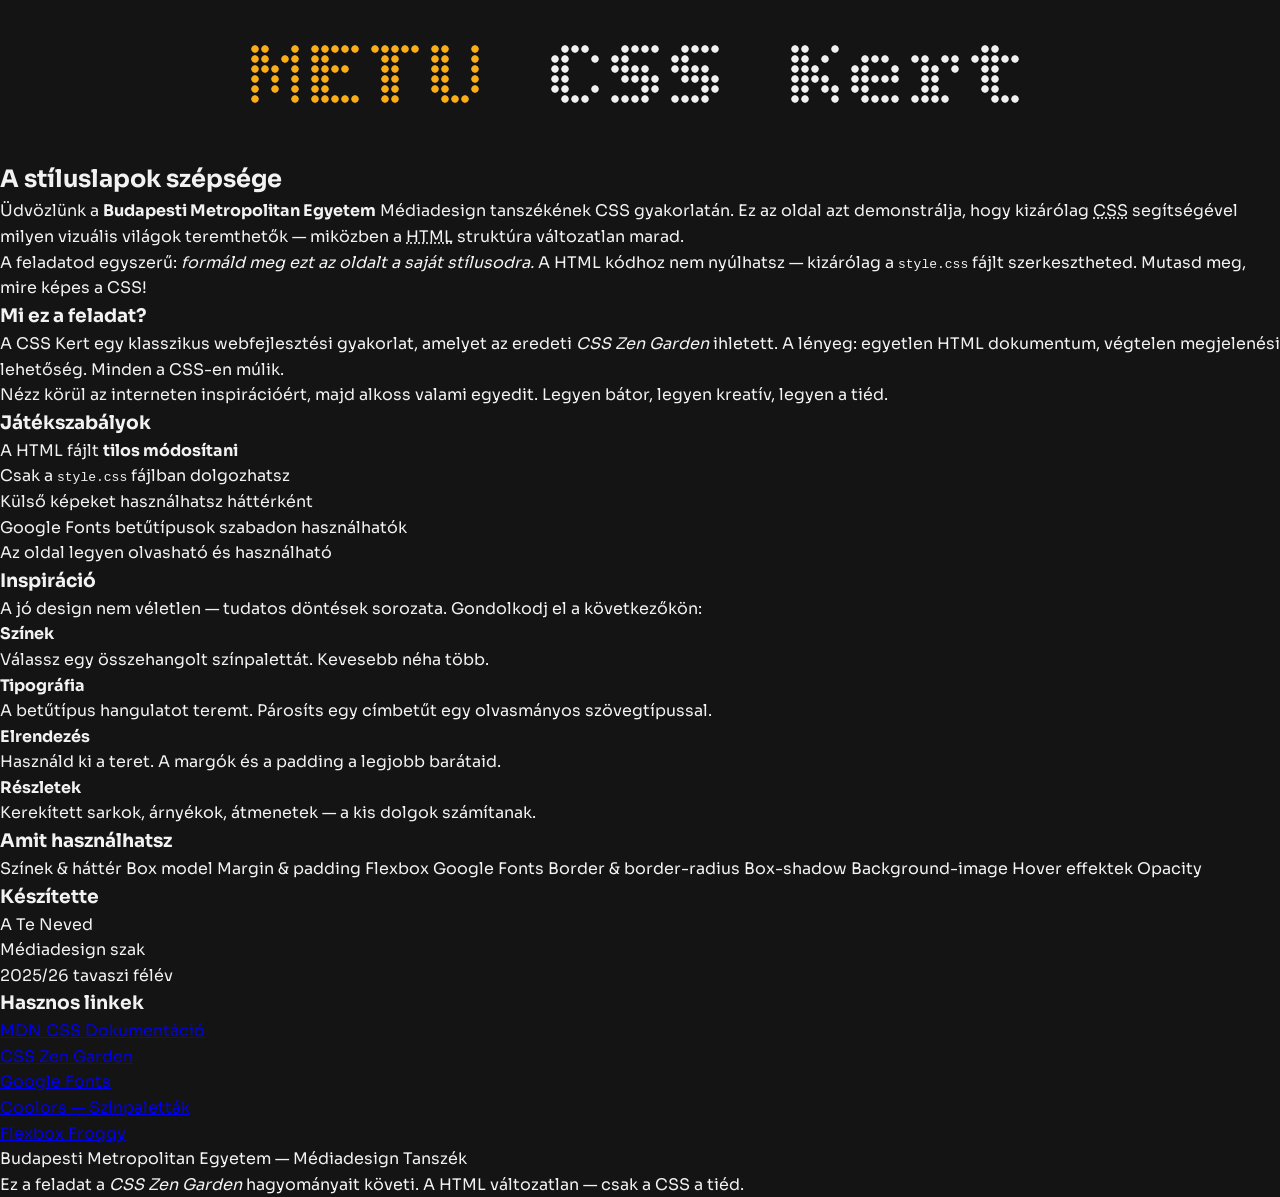
==== stilusvaltas/index.html @ acfdbf2e "METU CSS Kert" ====
<!DOCTYPE html>
<html lang="hu">
<head>
    <meta charset="UTF-8">
    <meta name="viewport" content="width=device-width, initial-scale=1.0">
    <title>METU CSS Kert — A CSS szépsége</title>
    <link rel="stylesheet" href="style.css">
</head>
<body id="metu-css-kert">

    <div class="oldal-keret">

        <!-- FEJLÉC -->
        <header class="fejlec" role="banner">
            <h1 class="fooldal-cim"> <span class="kiemeles">METU</span> CSS Kert</h1>
            <h2 class="alcim">A stíluslapok szépsége</h2>
        </header>

        <!-- BEVEZETŐ SZEKCIÓ -->
        <section class="bevezeto" id="intro">
            <div class="bevezeto-szoveg">
                <p>Üdvözlünk a <strong>Budapesti Metropolitan Egyetem</strong> Médiadesign tanszékének CSS gyakorlatán. Ez az oldal azt demonstrálja, hogy kizárólag <abbr title="Cascading Style Sheets">CSS</abbr> segítségével milyen vizuális világok teremthetők — miközben a <abbr title="HyperText Markup Language">HTML</abbr> struktúra változatlan marad.</p>
                <p>A feladatod egyszerű: <em>formáld meg ezt az oldalt a saját stílusodra.</em> A HTML kódhoz nem nyúlhatsz — kizárólag a <code>style.css</code> fájlt szerkesztheted. Mutasd meg, mire képes a CSS!</p>
            </div>
        </section>

        <!-- FŐ TARTALOM -->
        <main class="tartalom" role="main">

            <!-- MI EZ? -->
            <article class="kartya" id="mi-ez">
                <h3 class="kartya-cim">Mi ez a feladat?</h3>
                <p>A CSS Kert egy klasszikus webfejlesztési gyakorlat, amelyet az eredeti <cite>CSS Zen Garden</cite> ihletett. A lényeg: egyetlen HTML dokumentum, végtelen megjelenési lehetőség. Minden a CSS-en múlik.</p>
                <p>Nézz körül az interneten inspirációért, majd alkoss valami egyedit. Legyen bátor, legyen kreatív, legyen a tiéd.</p>
            </article>

            <!-- SZABÁLYOK -->
            <article class="kartya" id="szabalyok">
                <h3 class="kartya-cim">Játékszabályok</h3>
                <ul class="szabaly-lista">
                    <li class="szabaly">A HTML fájlt <strong>tilos módosítani</strong></li>
                    <li class="szabaly">Csak a <code>style.css</code> fájlban dolgozhatsz</li>
                    <li class="szabaly">Külső képeket használhatsz háttérként</li>
                    <li class="szabaly">Google Fonts betűtípusok szabadon használhatók</li>
                    <li class="szabaly">Az oldal legyen olvasható és használható</li>
                </ul>
            </article>

            <!-- INSPIRÁCIÓ -->
            <article class="kartya" id="inspiracio">
                <h3 class="kartya-cim">Inspiráció</h3>
                <p>A jó design nem véletlen — tudatos döntések sorozata. Gondolkodj el a következőkön:</p>
                <div class="inspiracio-racsozat">
                    <div class="inspiracio-elem" id="szinek">
                        <h4>Színek</h4>
                        <p>Válassz egy összehangolt színpalettát. Kevesebb néha több.</p>
                    </div>
                    <div class="inspiracio-elem" id="tipografia">
                        <h4>Tipográfia</h4>
                        <p>A betűtípus hangulatot teremt. Párosíts egy címbetűt egy olvasmányos szövegtípussal.</p>
                    </div>
                    <div class="inspiracio-elem" id="elrendezes">
                        <h4>Elrendezés</h4>
                        <p>Használd ki a teret. A margók és a padding a legjobb barátaid.</p>
                    </div>
                    <div class="inspiracio-elem" id="reszletek">
                        <h4>Részletek</h4>
                        <p>Kerekített sarkok, árnyékok, átmenetek — a kis dolgok számítanak.</p>
                    </div>
                </div>
            </article>

            <!-- TECHNOLÓGIÁK -->
            <article class="kartya" id="technologiak">
                <h3 class="kartya-cim">Amit használhatsz</h3>
                <div class="tech-lista">
                    <span class="tech-badge">Színek &amp; háttér</span>
                    <span class="tech-badge">Box model</span>
                    <span class="tech-badge">Margin &amp; padding</span>
                    <span class="tech-badge">Flexbox</span>
                    <span class="tech-badge">Google Fonts</span>
                    <span class="tech-badge">Border &amp; border-radius</span>
                    <span class="tech-badge">Box-shadow</span>
                    <span class="tech-badge">Background-image</span>
                    <span class="tech-badge">Hover effektek</span>
                    <span class="tech-badge">Opacity</span>
                </div>
            </article>

        </main>

        <!-- OLDALSÁV -->
        <aside class="oldalsav" role="complementary">

            <div class="szerzo-info">
                <h3 class="oldalsav-cim">Készítette</h3>
                <p class="szerzo-nev">A Te Neved</p>
                <p class="szerzo-szak">Médiadesign szak</p>
                <p class="szerzo-ev">2025/26 tavaszi félév</p>
            </div>

            <div class="hasznos-linkek">
                <h3 class="oldalsav-cim">Hasznos linkek</h3>
                <nav role="navigation">
                    <ul class="link-lista">
                        <li><a href="https://developer.mozilla.org/en-US/docs/Web/CSS" class="kulso-link">MDN CSS Dokumentáció</a></li>
                        <li><a href="https://csszengarden.com/" class="kulso-link">CSS Zen Garden</a></li>
                        <li><a href="https://fonts.google.com/" class="kulso-link">Google Fonts</a></li>
                        <li><a href="https://coolors.co/" class="kulso-link">Coolors — Színpaletták</a></li>
                        <li><a href="https://flexboxfroggy.com/" class="kulso-link">Flexbox Froggy</a></li>
                    </ul>
                </nav>
            </div>

        </aside>

        <!-- LÁBLÉC -->
        <footer class="lablec" role="contentinfo">
            <p>Budapesti Metropolitan Egyetem — Médiadesign Tanszék</p>
            <p class="lablec-megjegyzes">Ez a feladat a <cite>CSS Zen Garden</cite> hagyományait követi. A HTML változatlan — csak a CSS a tiéd.</p>
        </footer>

    </div>

</body>
</html>
---- stilusvaltas/style.css ----
/* ============================================
   METU CSS KERT — Starter Stíluslap
   ============================================
   
   Ez a te vásznod! Csak ezt a fájlt szerkesztheted.
   A HTML kódhoz NE NYÚLJ.
   
   Tippek:
   - Használj Google Fonts-ot: https://fonts.google.com/
     Példa: @import url('https://fonts.googleapis.com/css2?family=Poppins:wght@400;700&display=swap');
   - Színpaletta generátor: https://coolors.co/
   - CSS referencia: https://developer.mozilla.org/en-US/docs/Web/CSS
   
   Sok sikert! 🎨
   ============================================ */


/* --- GOOGLE FONTS IMPORTÁLÁS ---
   Cseréld ki a saját választásodra!
   -------------------------------- */
/* @import url('https://fonts.googleapis.com/css2?family=Roboto:ital,wght@0,100..900;1,100..900&display=swap'); */


/* --- ALAP BEÁLLÍTÁSOK --- */

@import url('https://fonts.googleapis.com/css2?family=Andada+Pro:ital,wght@0,400..840;1,400..840&family=Bitcount:wght@189&family=Epilogue:ital,wght@0,100..900;1,100..900&family=Hahmlet:wght@100..900&family=Montserrat:ital,wght@0,100..900;1,100..900&family=Sora:wght@100..800&display=swap');

* {
    margin: 0;
    padding: 0;
    box-sizing: border-box;
}

body {
    /* Háttérszín */
    background-color: #070707f1;
    /* Betűtípus */
    font-family: "Sora", sans-serif;
    font-optical-sizing: auto;
    font-weight: <weight>;
    font-style: normal;
    /* Betűszín */
    color: #fffffff1;
    /* Sormagasság */
    line-height: 1.6;
}


/* --- OLDAL KERET --- */
.oldal-keret {
    /* Az egész oldal kerete / szélessége */
}


/* --- FEJLÉC --- */
.fejlec {
    /* Háttér, padding, szöveg igazítás */
}

.fooldal-cim {
    text-align: center;
    font-family: "Bitcount", system-ui;
    font-optical-sizing: auto;
    font-weight: 300;
    font-style: normal;
    font-size: 100px;

}

.kiemeles {
    color: #fbad18;
}

.alcim {
    font-size: 150%;
}


/* --- BEVEZETŐ --- */
.bevezeto {
    /* A bevezető szekció háttere, padding-ja */
}

.bevezeto-szoveg p {
    /* Bevezető bekezdések */
}


/* --- KÁRTYÁK (a fő tartalom elemei) --- */
.kartya {
    /* Háttér, padding, margin, border, border-radius, box-shadow */
}

.kartya-cim {
    /* Kártya címek stílusa */
}


/* --- SZABÁLYOK LISTA --- */
.szabaly-lista {
    /* Lista stílus (list-style, padding) */
}

.szabaly {
    /* Egyes szabály elemek */
}


/* --- INSPIRÁCIÓ RÁCS --- */
.inspiracio-racsozat {
    /* Használj flexbox-ot a 4 elem elrendezéséhez!
       display: flex;
       flex-wrap: wrap;
       gap: ...;
    */
}

.inspiracio-elem {
    /* Egyes inspiráció kártyák */
}

.inspiracio-elem h4 {
    /* Inspiráció alcímek */
}


/* --- TECHNOLÓGIA BADGE-EK --- */
.tech-lista {
    /* Flexbox elrendezés a badge-ekhez */
}

.tech-badge {
    /* Kis címkék stílusa: háttér, padding, border-radius */
}


/* --- OLDALSÁV --- */
.oldalsav {
    /* Oldalsáv háttere, pozíciója */
}

.oldalsav-cim {
    /* Oldalsáv címek */
}

.szerzo-nev {
    /* Szerző neve — írd át a CSS-ben is ha akarod kiemelni */
}


/* --- LINKEK --- */
.link-lista {
    /* Link lista stílus */
}

.kulso-link {
    /* Link stílus: szín, text-decoration */
}

.kulso-link:hover {
    /* Hover effekt a linkekre */
}


/* --- LÁBLÉC --- */
.lablec {
    /* Lábléc háttér, padding, szöveg */
}

.lablec-megjegyzes {
    /* Kis megjegyzés a láblécben */
}


/* --- EXTRA: Hover effektek, átmenetek ---
   Próbálj ki transition-öket!
   Példa:
   .kartya {
       transition: transform 0.3s ease;
   }
   .kartya:hover {
       transform: scale(1.02);
   }
   ---------------------------------------- */
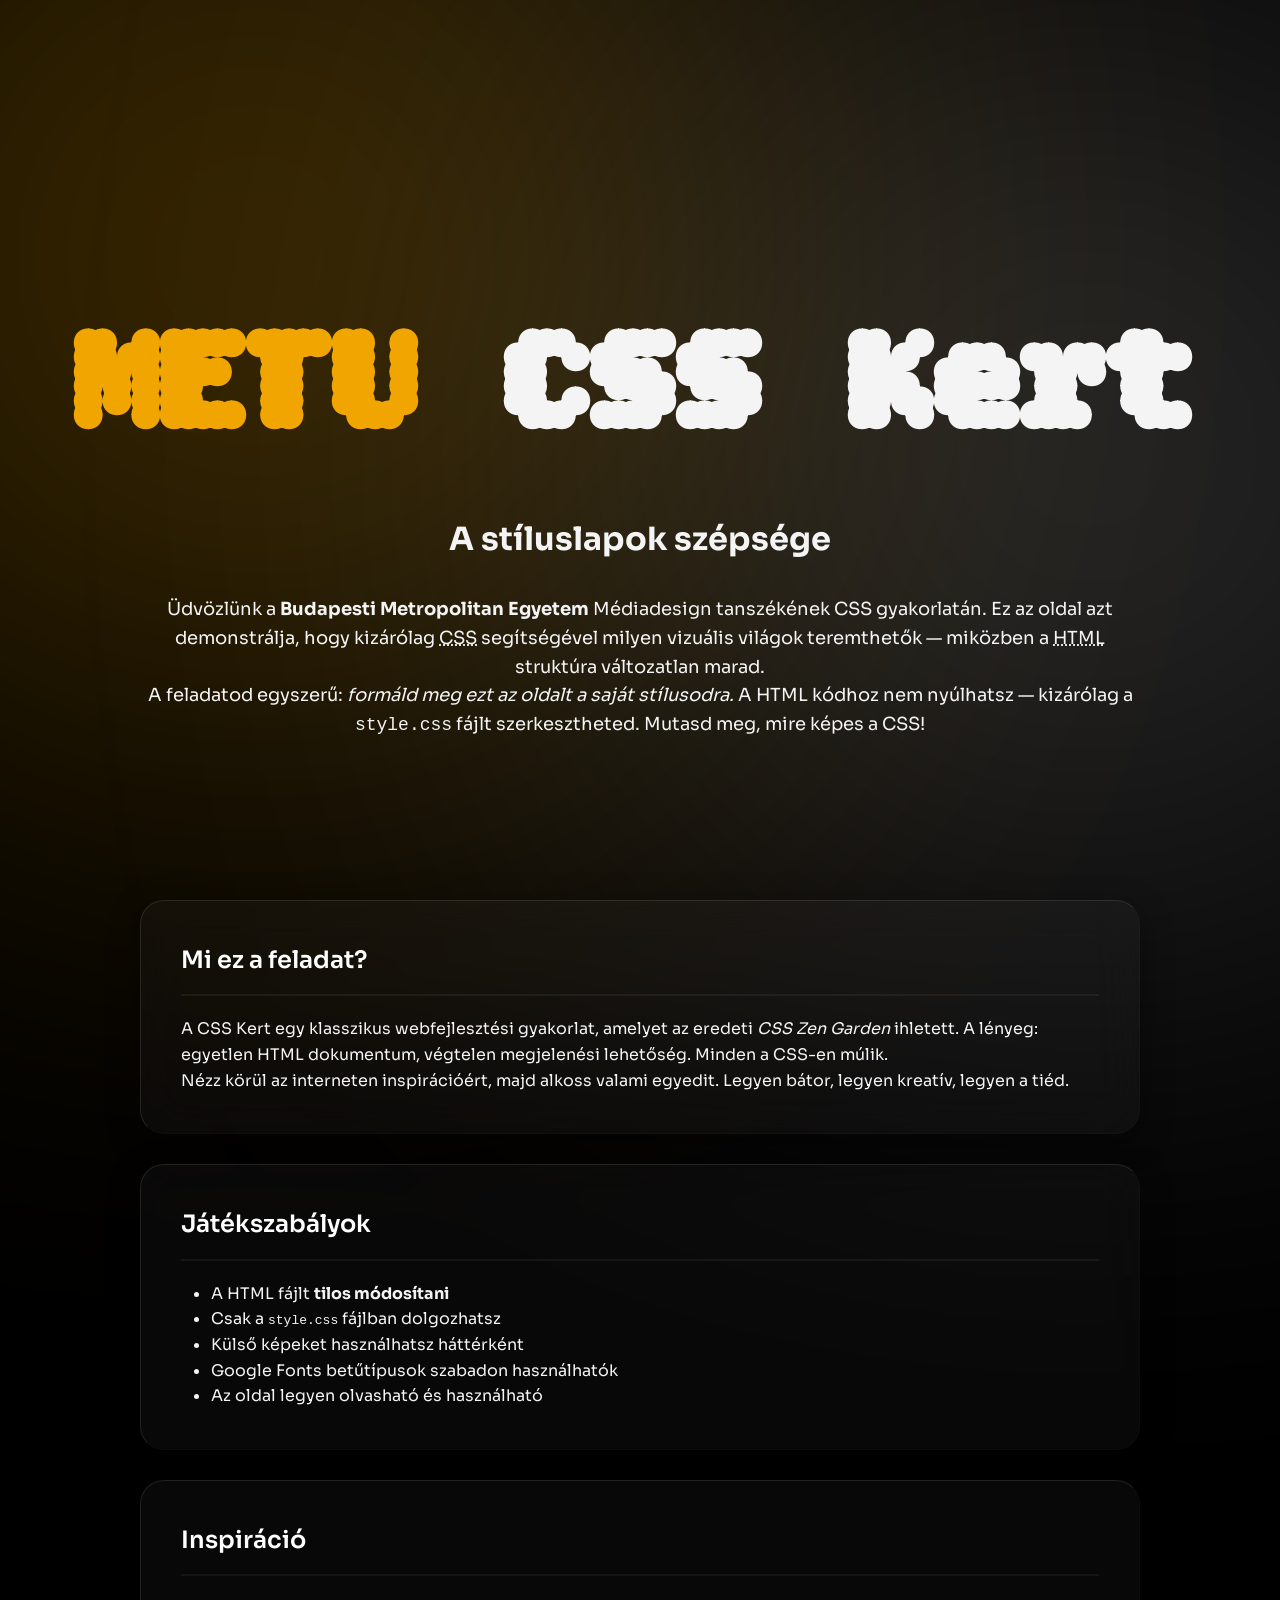
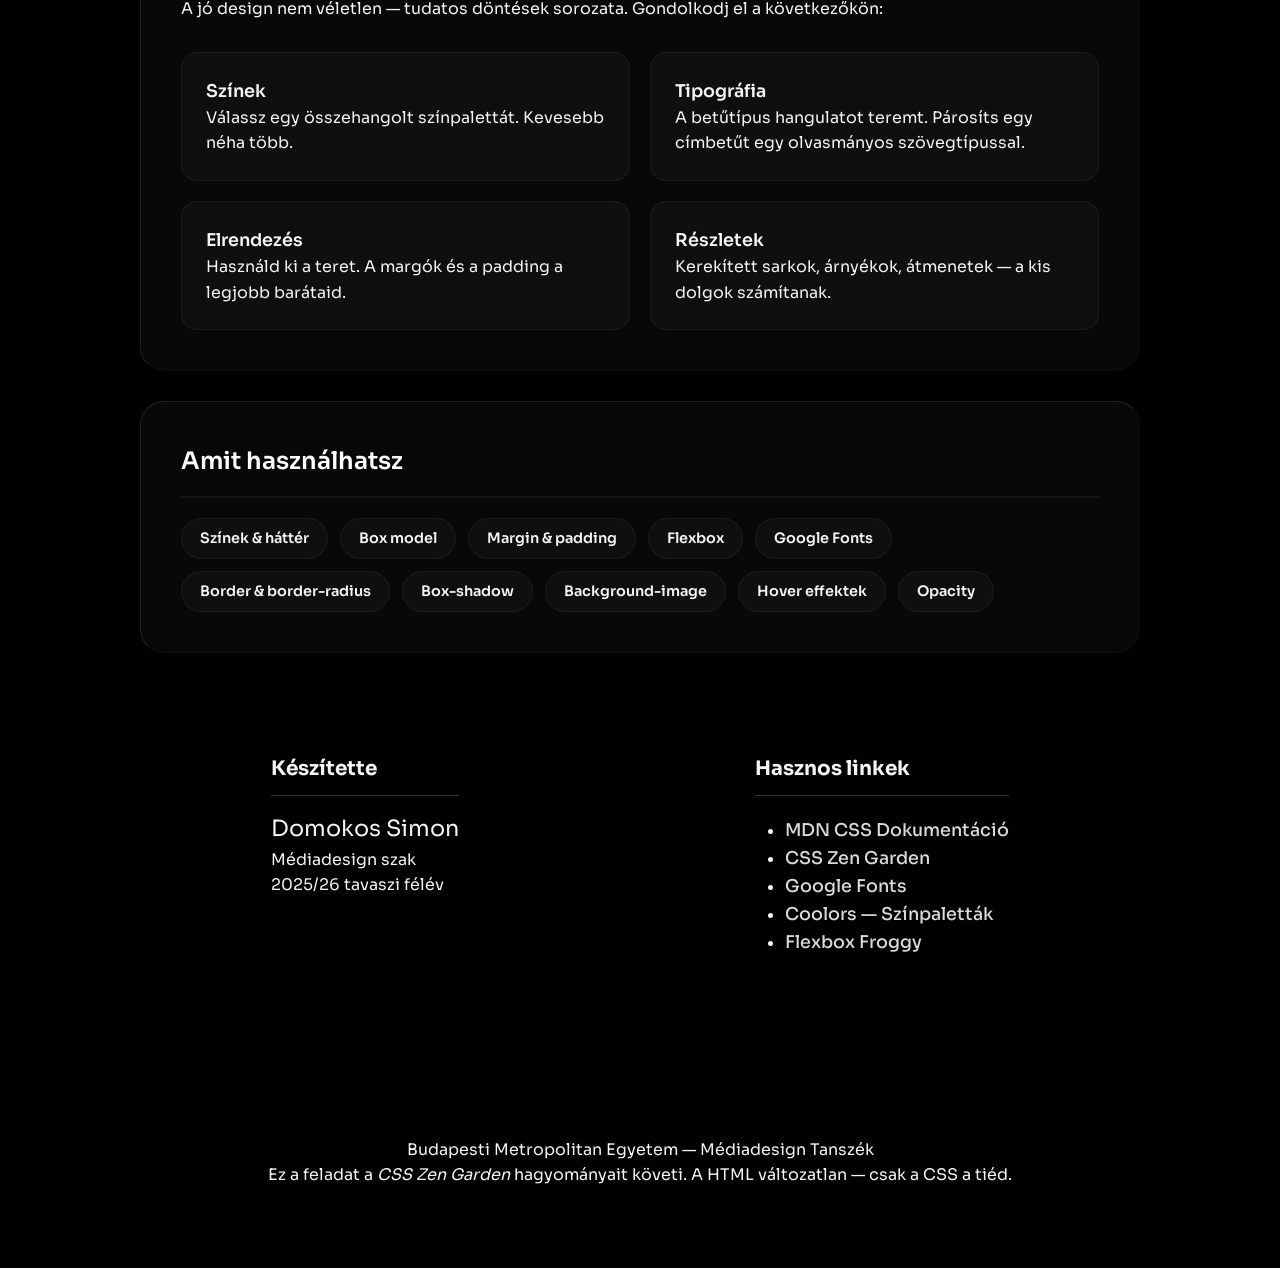
==== commit 91652958: "METU CSS Kert" ====
--- a/stilusvaltas/index.html
+++ b/stilusvaltas/index.html
@@ -94,7 +94,7 @@
 
             <div class="szerzo-info">
                 <h3 class="oldalsav-cim">Készítette</h3>
-                <p class="szerzo-nev">A Te Neved</p>
+                <p class="szerzo-nev">Domokos Simon</p>
                 <p class="szerzo-szak">Médiadesign szak</p>
                 <p class="szerzo-ev">2025/26 tavaszi félév</p>
             </div>
--- a/stilusvaltas/style.css
+++ b/stilusvaltas/style.css
@@ -1,28 +1,3 @@
-/* ============================================
-   METU CSS KERT — Starter Stíluslap
-   ============================================
-   
-   Ez a te vásznod! Csak ezt a fájlt szerkesztheted.
-   A HTML kódhoz NE NYÚLJ.
-   
-   Tippek:
-   - Használj Google Fonts-ot: https://fonts.google.com/
-     Példa: @import url('https://fonts.googleapis.com/css2?family=Poppins:wght@400;700&display=swap');
-   - Színpaletta generátor: https://coolors.co/
-   - CSS referencia: https://developer.mozilla.org/en-US/docs/Web/CSS
-   
-   Sok sikert! 🎨
-   ============================================ */
-
-
-/* --- GOOGLE FONTS IMPORTÁLÁS ---
-   Cseréld ki a saját választásodra!
-   -------------------------------- */
-/* @import url('https://fonts.googleapis.com/css2?family=Roboto:ital,wght@0,100..900;1,100..900&display=swap'); */
-
-
-/* --- ALAP BEÁLLÍTÁSOK --- */
-
 @import url('https://fonts.googleapis.com/css2?family=Andada+Pro:ital,wght@0,400..840;1,400..840&family=Bitcount:wght@189&family=Epilogue:ital,wght@0,100..900;1,100..900&family=Hahmlet:wght@100..900&family=Montserrat:ital,wght@0,100..900;1,100..900&family=Sora:wght@100..800&display=swap');
 
 * {
@@ -32,73 +7,145 @@
 }
 
 body {
-    /* Háttérszín */
-    background-color: #070707f1;
-    /* Betűtípus */
+    background-color: #000000;
     font-family: "Sora", sans-serif;
     font-optical-sizing: auto;
-    font-weight: <weight>;
+    font-weight: <400>;
     font-style: normal;
-    /* Betűszín */
-    color: #fffffff1;
-    /* Sormagasság */
+    color: #F4F4F4;
     line-height: 1.6;
-}
-
-
-/* --- OLDAL KERET --- */
+    overflow-x: hidden;
+    position: relative;
+}
+
+body::before,
+body::after {
+    content: "";
+    position: fixed;
+    border-radius: 50%;
+    filter: blur(300px);
+    z-index: -1;
+    opacity: 0.5;
+}
+
+body::before {
+    background-color: #F0A500;
+    width: 60vw;
+    height: 60vw;
+    top: -10vw;
+    left: -10vw;
+    animation: lebeges-narancs 31s infinite ease-in-out;
+}
+
+body::after {
+    background-color: #d3d3d3;
+    width: 50vw;
+    height: 50vw;
+    bottom: 10vw;
+    right: -10vw;
+    animation: lebeges-szurke 43s infinite ease-in-out;
+}
+
 .oldal-keret {
     /* Az egész oldal kerete / szélessége */
 }
 
 
-/* --- FEJLÉC --- */
 .fejlec {
-    /* Háttér, padding, szöveg igazítás */
+    height: 65vh;
+    display: flex;
+    flex-direction: column;
+    justify-content: flex-end;
+    align-items: center;
+    text-align: center;
+    padding-bottom: 20px;
 }
 
 .fooldal-cim {
     text-align: center;
     font-family: "Bitcount", system-ui;
     font-optical-sizing: auto;
-    font-weight: 300;
+    font-weight: 900;
     font-style: normal;
-    font-size: 100px;
+    font-size: 900%;
+    animation: finom-megjelenes 1s ease-out;
+    animation-delay: 0.5s;
+    animation-fill-mode: both;
 
 }
 
 .kiemeles {
-    color: #fbad18;
+    color: #F0A500;
 }
 
 .alcim {
-    font-size: 150%;
-}
-
-
-/* --- BEVEZETŐ --- */
+    font-size: 200%;
+    padding-top: 10px;
+    animation: finom-megjelenes 1s ease-out;
+    animation-delay: 1.5s;
+    animation-fill-mode: both;
+}
+
+
 .bevezeto {
-    /* A bevezető szekció háttere, padding-ja */
+    height: 35vh;
+    display: flex;
+    flex-direction: column;
+    justify-content: flex-start;
+    align-items: center;
+    padding-top: 10px;
 }
 
 .bevezeto-szoveg p {
-    /* Bevezető bekezdések */
-}
-
-
-/* --- KÁRTYÁK (a fő tartalom elemei) --- */
+    max-width: 1000px;
+    margin: 0 auto;
+    text-align: center;
+    font-size: 18px;
+    animation: finom-megjelenes 1s ease-out;
+    animation-fill-mode: both;
+    animation-delay: 2s;
+}
+
 .kartya {
-    /* Háttér, padding, margin, border, border-radius, box-shadow */
+    max-width: 1000px;
+    margin: 0 auto;
+    background: rgba(255, 255, 255, 0.03);
+    border-radius: 24px;
+    padding: 40px;
+    margin-bottom: 30px;
+    backdrop-filter: blur(24px);
+    -webkit-backdrop-filter: blur(24px);
+    border-top: 1px solid rgba(255, 255, 255, 0.1);
+    border-left: 1px solid rgba(255, 255, 255, 0.1);
+    border-right: 1px solid rgba(255, 255, 255, 0.02);
+    border-bottom: 1px solid rgba(255, 255, 255, 0.02);
+    box-shadow: 0 8px 32px rgba(0, 0, 0, 0.4);
+    animation: beuszas linear;
+    animation-timeline: view();
+    animation-range: cover 0% cover 30%;
+    transition: all 0.4s ease;
+}
+
+.kartya:hover {
+    transform: translateY(-5px) scale(1.02);
+    background: rgba(251, 173, 24, 0.15);
+    border: 1px solid rgba(251, 173, 24, 0.4);
+    box-shadow: 0 15px 45px rgba(251, 173, 24, 0.15);
+    z-index: 10; 
 }
 
 .kartya-cim {
-    /* Kártya címek stílusa */
-}
-
-
-/* --- SZABÁLYOK LISTA --- */
+    font-size: 24px;
+    font-weight: 600;
+    margin-bottom: 20px;
+    color: #ffffff;
+    border-bottom: 2px solid rgba(255, 255, 255, 0.05);
+    padding-bottom: 15px;
+}
+
 .szabaly-lista {
-    /* Lista stílus (list-style, padding) */
+    padding-left: 30px;
+    margin-top: 20px;
 }
 
 .szabaly {
@@ -106,65 +153,105 @@
 }
 
 
-/* --- INSPIRÁCIÓ RÁCS --- */
 .inspiracio-racsozat {
-    /* Használj flexbox-ot a 4 elem elrendezéséhez!
-       display: flex;
-       flex-wrap: wrap;
-       gap: ...;
-    */
+    display: grid;
+    grid-template-columns: repeat(2, 1fr);
+    gap: 20px;
+    margin-top: 30px;
+
 }
 
 .inspiracio-elem {
-    /* Egyes inspiráció kártyák */
+    background-color: rgba(255, 255, 255, 0.03);
+    border: 1px solid rgba(255, 255, 255, 0.05);
+    border-radius: 16px;
+    padding: 24px;
+    transition: all 0.4s ease;
+}
+
+.inspiracio-elem:hover {
+    background-color: rgba(251, 173, 24, 0.25);
+    border-color: rgba(251, 173, 24, 0.5);
+    transform: translateY(-3px);
 }
 
 .inspiracio-elem h4 {
-    /* Inspiráció alcímek */
-}
-
-
-/* --- TECHNOLÓGIA BADGE-EK --- */
+    font-size: 1.1rem;
+    font-weight: 600;
+}
+
+
 .tech-lista {
-    /* Flexbox elrendezés a badge-ekhez */
+    display: flex;
+    flex-wrap: wrap;
+    gap: 12px;
+    margin-top: 20px;
 }
 
 .tech-badge {
-    /* Kis címkék stílusa: háttér, padding, border-radius */
-}
-
-
-/* --- OLDALSÁV --- */
+    background-color: rgba(255, 255, 255, 0.03);
+    border: 1px solid rgba(255, 255, 255, 0.05);
+    padding: 8px 18px;
+    border-radius: 50px;
+    font-size: 0.9rem;
+    font-weight: 600;
+    transition: all 0.3s ease;
+}
+
+.tech-badge:hover {
+    background-color: rgba(251, 173, 24, 0.25);
+    border-color: rgba(251, 173, 24, 0.5);
+    transform: translateY(-3px);
+}
+
 .oldalsav {
-    /* Oldalsáv háttere, pozíciója */
+    display: flex;
+    justify-content: space-around;
+    align-items: flex-start;
+    flex-wrap: wrap;
+    gap: 10px;
+    padding: 60px 5vw;
+    border-radius: 24px;
+    margin: 40px 5vw;
 }
 
 .oldalsav-cim {
-    /* Oldalsáv címek */
+    font-size: 1.25rem;
+    margin-bottom: 15px;
+    border-bottom: 1px solid rgba(255, 255, 255, 0.2);
+    padding-bottom: 10px;
 }
 
 .szerzo-nev {
-    /* Szerző neve — írd át a CSS-ben is ha akarod kiemelni */
-}
-
-
-/* --- LINKEK --- */
+    font-size: 1.4rem;
+}
+
 .link-lista {
-    /* Link lista stílus */
+    padding-left: 30px;
+    margin-top: 20px;
 }
 
 .kulso-link {
-    /* Link stílus: szín, text-decoration */
+    color: rgba(255, 255, 255, 0.85);
+    text-decoration: none;
+    font-size: 1.1rem;
+    font-weight: 500;
+    transition: all 0.3s ease;
+    display: inline-flex;
+    align-items: center;
 }
 
 .kulso-link:hover {
-    /* Hover effekt a linkekre */
-}
-
-
-/* --- LÁBLÉC --- */
+    color: #F0A500;
+    transform: translateX(8px);
+}
+
+
 .lablec {
-    /* Lábléc háttér, padding, szöveg */
+    padding: 80px 20px;
+    max-width: 1000px;
+    margin: 0 auto;
+    text-align: center;
 }
 
 .lablec-megjegyzes {
@@ -172,13 +259,75 @@
 }
 
 
-/* --- EXTRA: Hover effektek, átmenetek ---
-   Próbálj ki transition-öket!
-   Példa:
-   .kartya {
-       transition: transform 0.3s ease;
-   }
-   .kartya:hover {
-       transform: scale(1.02);
-   }
-   ---------------------------------------- */+@keyframes beuszas {
+    from {
+        opacity: 0;
+        transform: translateY(150px);
+    }
+
+    to {
+        opacity: 1;
+        transform: translateY(0);
+    }
+}
+
+@keyframes finom-megjelenes {
+    0% {
+        opacity: 0;
+        transform: translateY(20px);
+    }
+
+    100% {
+        opacity: 1;
+        transform: translateY(0);
+    }
+}
+
+@keyframes lebeges-narancs {
+    0% {
+        transform: translate(0, 0) scale(1);
+        border-radius: 50%;
+    }
+
+    25% {
+        transform: translate(25vw, 15vh) scale(1.1);
+        border-radius: 40% 60% 70% 30% / 40% 50% 60% 50%;
+    }
+
+    50% {
+        transform: translate(-10vw, 30vh) scale(0.9);
+        border-radius: 60% 40% 30% 70% / 50% 40% 50% 60%;
+    }
+
+    75% {
+        transform: translate(-25vw, 5vh) scale(1.05);
+        border-radius: 50% 50% 70% 30% / 40% 60% 40% 60%;
+    }
+
+    100% {
+        transform: translate(0, 0) scale(1);
+        border-radius: 50%;
+    }
+}
+
+@keyframes lebeges-szurke {
+    0% {
+        transform: translate(0, 0) scale(1);
+        border-radius: 50%;
+    }
+
+    33% {
+        transform: translate(-30vw, -15vh) scale(1.2);
+        border-radius: 70% 30% 50% 50% / 30% 60% 40% 70%;
+    }
+
+    66% {
+        transform: translate(20vw, -30vh) scale(0.8);
+        border-radius: 30% 70% 40% 60% / 60% 40% 70% 30%;
+    }
+
+    100% {
+        transform: translate(0, 0) scale(1);
+        border-radius: 50%;
+    }
+}
